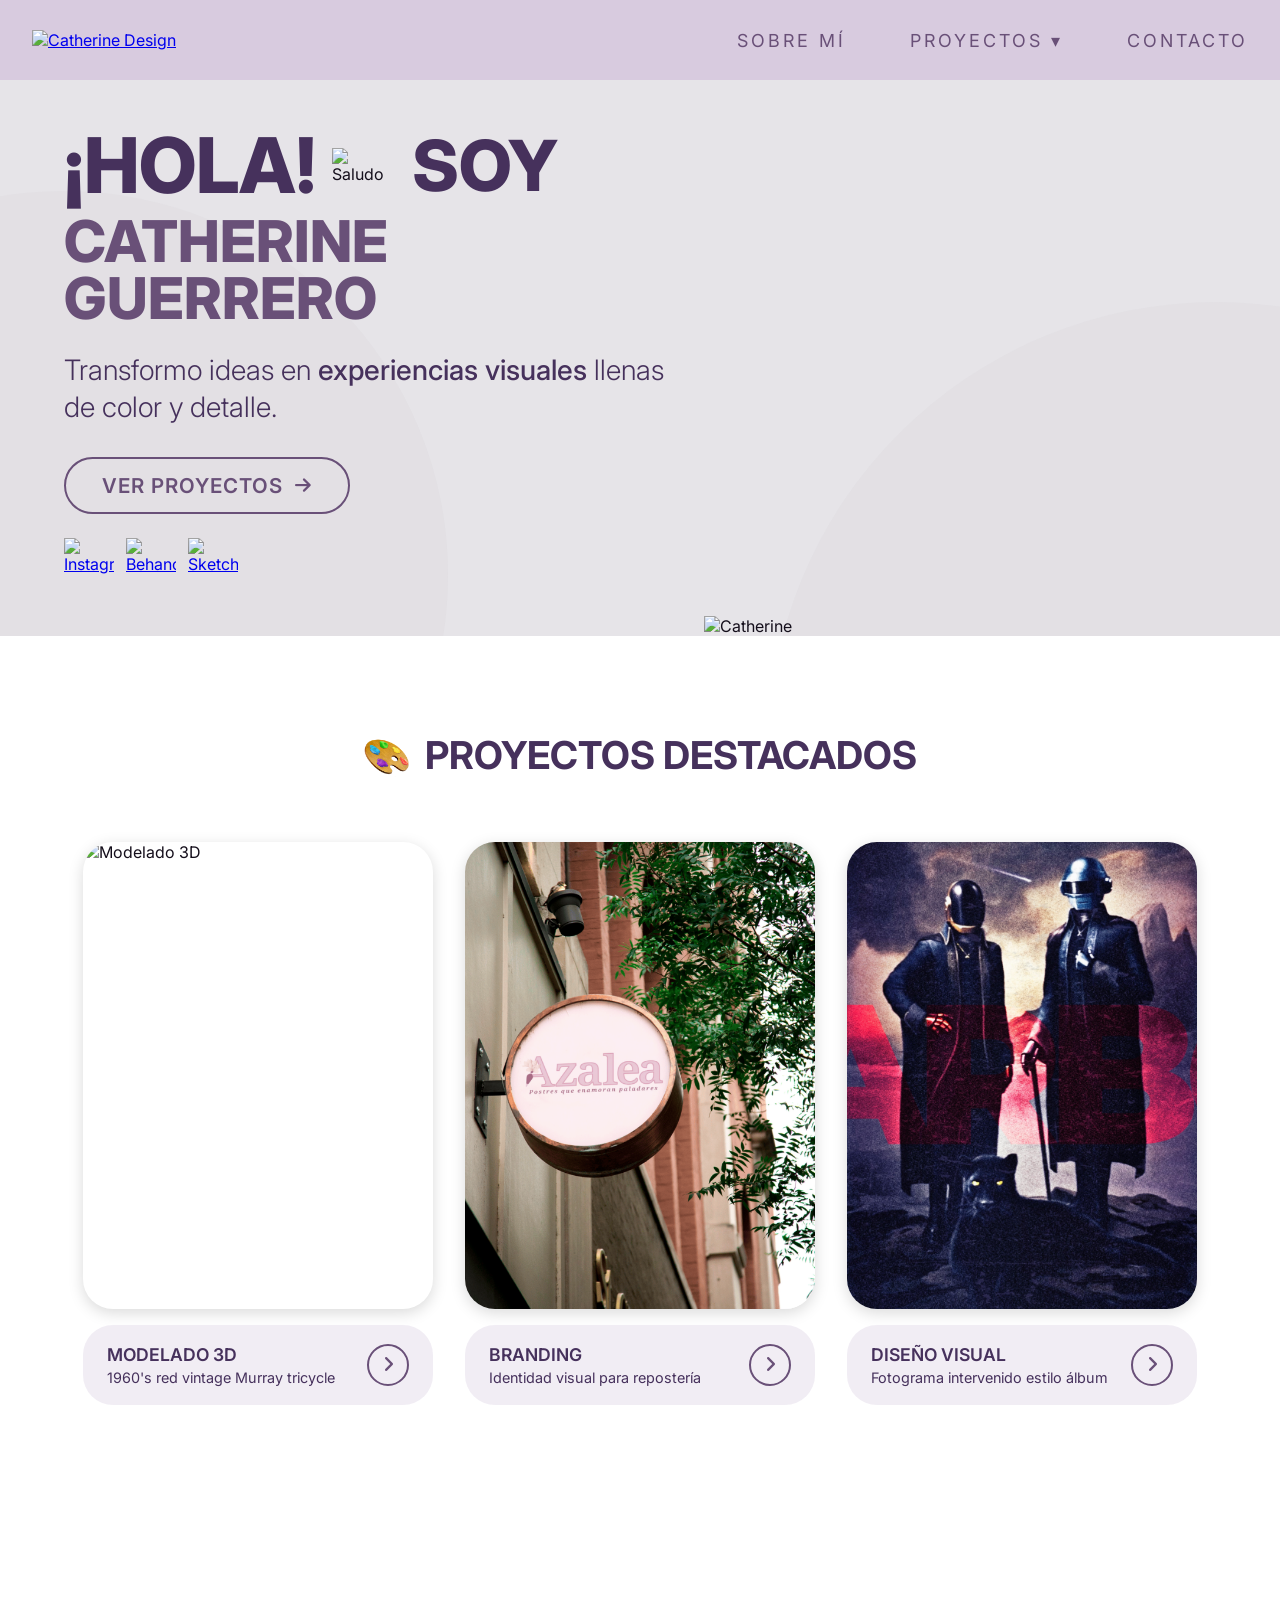
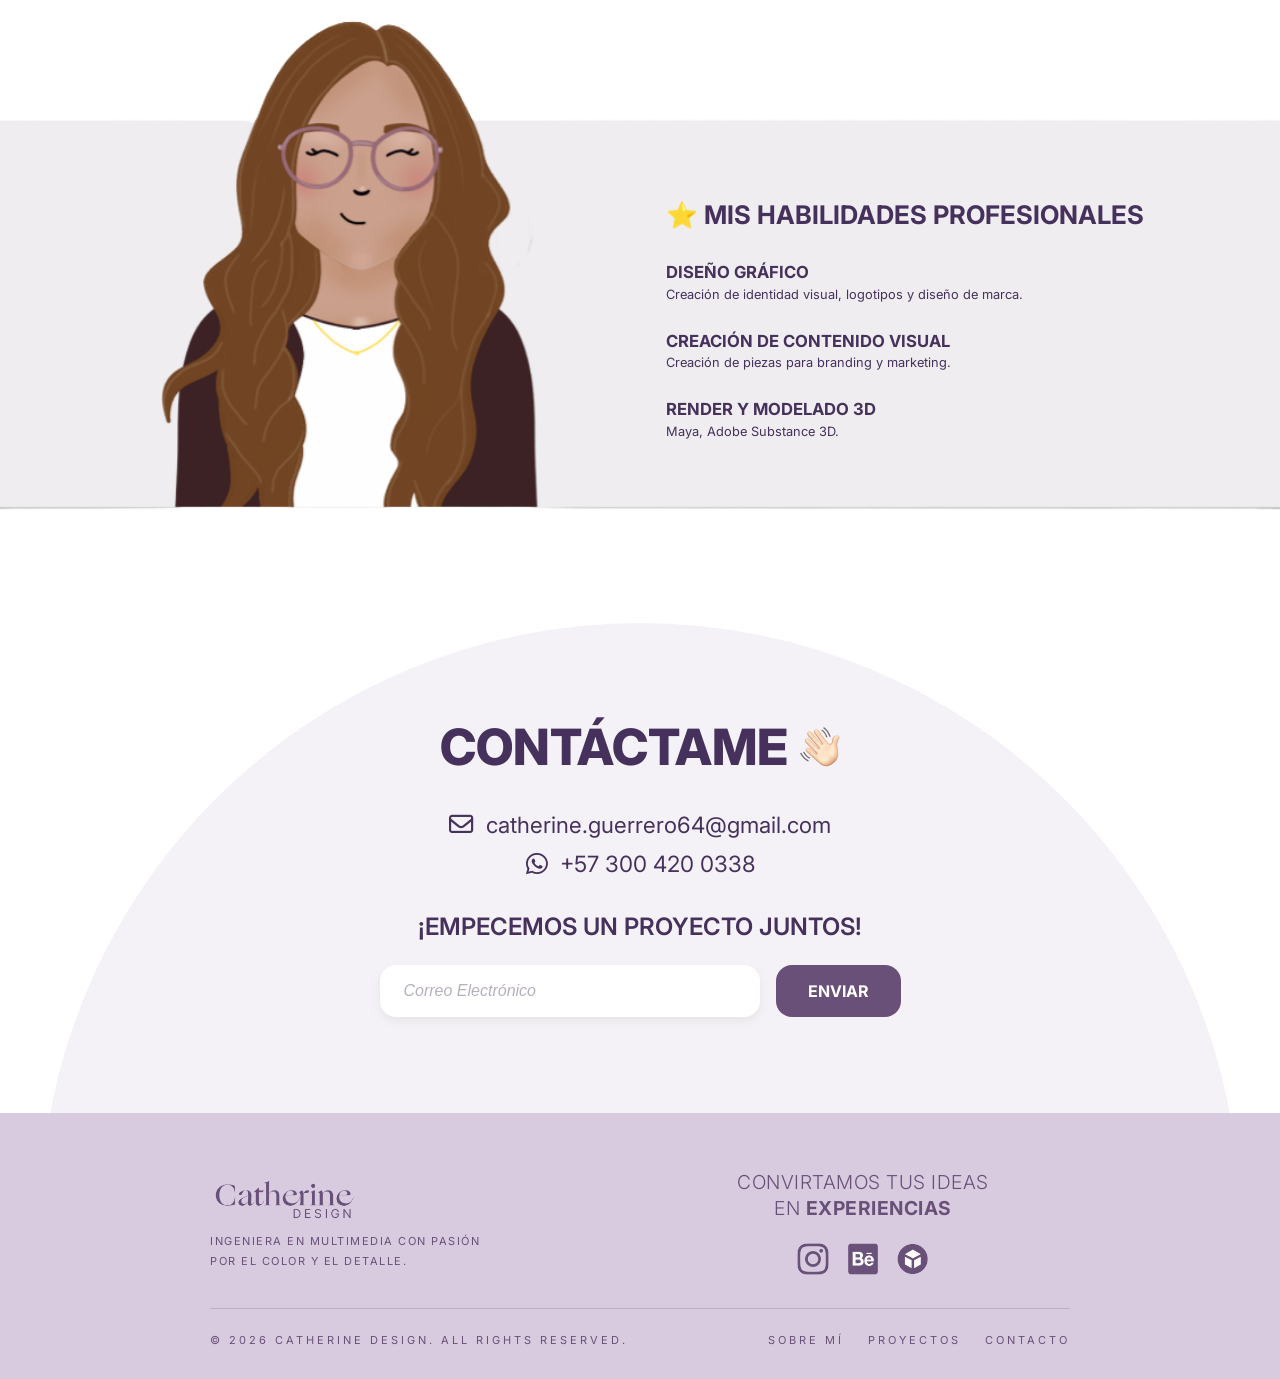
==== index.html @ 0165560c "Add files via upload" ====
<!DOCTYPE html>
<html lang="es">

<head>
    <meta charset="UTF-8">
    <meta name="viewport" content="width=device-width, initial-scale=1.0">
    <title>Catherine Design – Portafolio</title>
    <link rel="preconnect" href="https://fonts.googleapis.com"> 
    <link rel="preconnect" href="https://fonts.gstatic.com" crossorigin>
    <link rel="stylesheet" href="https://cdnjs.cloudflare.com/ajax/libs/font-awesome/6.7.2/css/all.min.css">
    <link href="https://fonts.googleapis.com/css2?family=Playfair+Display:wght@400;700&family=Inter:wght@100;200;300;400;500;600;700;800;900&display=swap" rel="stylesheet">
    <link rel="stylesheet" href="style.css">
</head>

<body>

    <div id="navbar-container"></div>
    
    <!-- HERO -->
    <section id="hero">
        <div class="hero-deco">
            <div class="ellipse-1"></div>
            <div class="ellipse-2"></div>
        </div>

        <div class="hero-inner">

            <div class="hero-text">

                <div class="hero-title-row">
                    <h1>¡Hola!</h1>
                    <img class="hero-hand" src="img/Mano_saludo.png" alt="Saludo">
                    <span class="hero-soy">soy</span>
                </div>

                <h2 class="hero-name">
                    Catherine Guerrero
                </h2>

                <p class="hero-tagline">
                    <span class="light">Transformo ideas en </span>
                    <span class="medium">experiencias visuales </span>
                    <span class="light">llenas de color y detalle.</span>
                </p>

                <a href="proyectos.html" class="hero-btn">
                    VER PROYECTOS 
                    <i class="fa-solid fa-arrow-right"></i>
                </a>
               
                <!-- REDES -->
                <div class="hero-socials">

                    <a href="https://www.instagram.com/luisac.guerrero_/"
                    target="_blank"
                    rel="noopener noreferrer">

                        <img src="img/Logo instagram.png" alt="Instagram">
                    </a>

                    <a href="https://www.behance.net/catheriguerrer3"
                    target="_blank"
                    rel="noopener noreferrer">

                        <img src="img/Logo behance.png" alt="Behance">
                    </a>

                    <a href="https://sketchfab.com/est.luisac.guerrero"
                    target="_blank"
                    rel="noopener noreferrer">

                        <img src="img/Logo sketchfab.png" alt="Sketchfab">
                    </a>

                </div>

            </div>

            <div class="hero-image">
                <img src="img/Foto_Presentacion.png" alt="Catherine">
            </div>

        </div>

    </section>

    <!-- PROYECTOS DESTACADOS -->
    <section id="proyectos">

        <div class="section-inner">

            <div class="section-title-row">

                <img src="Img/Icono_Proyectos.png" alt="" class="section-icon">

                <h2>Proyectos destacados</h2>

            </div>

            <div class="projects-grid">

                <!-- Modelado 3D -->
                <article class="project-card">

                    <a href="proyectos.html?filter=modelado3d" class="project-link">

                        <div class="project-img-wrap">
                            <img src="img/Modelado3D.png" alt="Modelado 3D">
                        </div>

                        <div class="project-info">

                            <div>
                                <h3 class="project-title">Modelado 3D</h3>
                                <p class="project-desc">
                                    1960's red vintage Murray tricycle
                                </p>
                            </div>

                            <span class="project-btn">
                                <i class="fa-solid fa-angle-right"></i>
                            </span>

                        </div>

                    </a>

                </article>

                <!-- Proyecto 2 -->
                <article class="project-card">

                    <a href="proyectos.html?filter=branding" class="project-link">

                        <div class="project-img-wrap">
                            <img src="Img/Azalea.png" alt="Branding">
                        </div>

                        <div class="project-info">

                            <div>
                                <h3 class="project-title">Branding</h3>
                                <p class="project-desc">
                                    Identidad visual para repostería
                                </p>
                            </div>

                            <span class="project-btn">
                                <i class="fa-solid fa-angle-right"></i>
                            </span>
                        </div>
                    </a>

                </article>

                <!-- Proyecto 3 -->
                <article class="project-card">

                    <a href="proyectos.html?filter=disenio-visual" class="project-link">

                        <div class="project-img-wrap">
                            <img src="Img/Dis_Visual.jpg" alt="Diseño Visual">
                        </div>

                        <div class="project-info">

                            <div>
                                <h3 class="project-title">Diseño Visual</h3>
                                <p class="project-desc">
                                    Fotograma intervenido estilo álbum
                                </p>
                            </div>
                            <span class="project-btn">
                                <i class="fa-solid fa-angle-right"></i>
                            </span>

                        </div>
                    </a>
                    
                </article>

            </div>

        </div>
    </section>

    <section id="habilidades">

        <div class="skills-inner">

            <div class="skills-image">
            <img src="Img/Banner_Habilidades.png" alt="Habilidades">
            </div>

            <div class="skills-content">

            <h2>
                <span class="star">⭐</span>
                MIS HABILIDADES PROFESIONALES
            </h2>

            <div class="skill-item">
                <h3>DISEÑO GRÁFICO</h3>
                <p>Creación de identidad visual, logotipos y diseño de marca.</p>
            </div>

            <div class="skill-item">
                <h3>CREACIÓN DE CONTENIDO VISUAL</h3>
                <p>Creación de piezas para branding y marketing.</p>
            </div>

            <div class="skill-item">
                <h3>RENDER Y MODELADO 3D</h3>
                <p>Maya, Adobe Substance 3D.</p>
            </div>

            </div>

        </div>

    </section>
    <section id="contacto-Idx">

        <div class="contact-bg-Idx"></div>

        <div class="contact-content-Idx">

            <div class="contact-title-Idx">

                <h2>CONTÁCTAME</h2>

                <img src="Img/Mano_saludo.png" alt="Saludo">

            </div>

            <div class="contact-info-Idx">

                <p>
                    <i class="fa-regular fa-envelope"></i>
                    catherine.guerrero64@gmail.com
                </p>

                <p>
                    <i class="fa-brands fa-whatsapp"></i>
                    +57 300 420 0338
                </p>

            </div>

            <h3>¡EMPECEMOS UN PROYECTO JUNTOS!</h3>

            <form class="contact-form-Idx">
                <input type="email" placeholder="Correo Electrónico">
                <button>ENVIAR</button>
            </form>

        </div>

    </section>

    <div id="footer-container"></div>
    <script src="script.js"></script>
</body>

</html>
---- style.css ----
/* =========================
   VARIABLES
========================= */
:root {
  --purple-dark: #46315c;
  --purple-mid: #695078;
  --purple-light: #d8cbdf;
  --bg-hero: rgba(213, 209, 216, 0.59);
  --text-body: #140e1b;
  --white: #ffffff;
  --section-space: 6rem;
}

/* =========================
   RESET
========================= */
*,
*::before,
*::after {
  box-sizing: border-box;
  margin: 0;
  padding: 0;
}

html {
  scroll-behavior: smooth;
}

body {
  font-family: "Inter", sans-serif;
  color: var(--text-body);
  background: var(--white);
  overflow-x: hidden;
}

img {
  display: block;
  max-width: 100%;
}

button {
  border: none;
  background: none;
  cursor: pointer;
  font: inherit;
}

/* =========================
   NAVBAR
========================= */
#navbar {
  position: fixed;
  top: 0;
  left: 0;
  width: 100%;
  z-index: 1000;
  background: var(--purple-light);
  transition: box-shadow 0.3s ease;
}

#navbar.scrolled {
  box-shadow: 0 4px 20px rgba(0, 0, 0, 0.15);
}

.nav-inner {
  max-width: 1440px;
  height: 80px;
  margin: 0 auto;
  padding: 0 2rem;
  display: flex;
  align-items: center;
  justify-content: space-between;
}

.nav-logo img {
  width: 180px;
  height: auto;
  display: block;
}

/* Menú escritorio */
.nav-links {
  display: flex;
  align-items: center;
  gap: clamp(24px, 5vw, 80px);
}

.nav-links a {
  color: var(--purple-mid);
  text-decoration: none;
  font-size: clamp(14px, 1.4vw, 20px);
  text-transform: uppercase;
  letter-spacing: 3px;
  transition: color 0.3s ease;
}

.nav-links a:hover {
  color: var(--purple-dark);
}

/* Hamburguesa */
.nav-burger {
  display: none;
  flex-direction: column;
  justify-content: center;
  gap: 5px;
  width: 36px;
  height: 36px;
  cursor: pointer;
  background: none;
  border: none;
  padding: 4px;
}

.nav-burger span {
  width: 24px;
  height: 2px;
  background: var(--purple-mid);
  border-radius: 999px;
  transition: 0.3s;
  display: block;
}

.nav-burger.open span:nth-child(1) {
  transform: rotate(45deg) translate(5px, 5px);
}
.nav-burger.open span:nth-child(2) {
  opacity: 0;
}
.nav-burger.open span:nth-child(3) {
  transform: rotate(-45deg) translate(5px, -5px);
}

/* Menú móvil desplegable */
.nav-mobile {
  display: none;
  flex-direction: column;
  gap: 0;
  background: var(--purple-light);
  padding: 1rem 2rem 1.5rem;
  border-top: 1px solid rgba(105, 80, 120, 0.2);
}

.nav-mobile.open {
  display: flex;
}

.nav-mobile a {
  text-decoration: none;
  color: var(--purple-mid);
  font-size: 16px;
  text-transform: uppercase;
  letter-spacing: 3px;
  padding: 0.75rem 0;
  border-bottom: 1px solid rgba(105, 80, 120, 0.1);
}

.nav-mobile a:last-child {
  border-bottom: none;
}

/* Dropdown escritorio */
.dropdown {
  position: relative;
}

.dropdown-btn {
  display: block;
}

.dropdown-menu {
  position: absolute;
  top: 100%;
  left: 0;
  min-width: 220px;
  background: white;
  border-radius: 12px;
  padding: 10px 0;
  margin-top: 10px;
  box-shadow: 0 8px 20px rgba(0, 0, 0, 0.1);
  opacity: 0;
  visibility: hidden;
  transform: translateY(10px);
  transition: all 0.3s ease;
}

.dropdown:hover .dropdown-menu {
  opacity: 1;
  visibility: visible;
  transform: translateY(0);
}

.dropdown-menu a {
  display: block;
  padding: 12px 20px;
  font-size: 13px;
  letter-spacing: 2px;
  text-transform: uppercase;
}

.dropdown-menu a:hover {
  background: var(--purple-light);
}

/* Responsive navbar */
@media (max-width: 768px) {
  .nav-links {
    display: none;
  }
  .nav-burger {
    display: flex;
  }
  .nav-inner {
    height: 70px;
  }
  .nav-logo img {
    width: 140px;
  }
}

/* =========================
   HERO
========================= */
#hero {
  margin-top: 80px;
  background: var(--bg-hero);
  position: relative;
  overflow: hidden;
}

.hero-deco {
  position: absolute;
  inset: 0;
  pointer-events: none;
  z-index: 0;
}

.ellipse-1,
.ellipse-2 {
  position: absolute;
  border-radius: 50%;
  background: rgba(213, 209, 216, 0.25);
}

.ellipse-1 {
  width: 60vw;
  aspect-ratio: 1;
  top: 20%;
  left: -25%;
}

.ellipse-2 {
  width: 70vw;
  aspect-ratio: 1;
  top: 40%;
  right: -30%;
}

.hero-inner {
  position: relative;
  z-index: 1;
  max-width: 1440px;
  margin: 0 auto;
  display: flex;
  align-items: flex-end;
  justify-content: space-between;
  padding: 3rem 4rem 0;
  gap: 2rem;
}

.hero-text {
  flex: 1;
  min-width: 0;
  padding-bottom: 3rem;
}

.hero-title-row {
  display: flex;
  align-items: center;
  gap: 1rem;
}

.hero-title-row h1,
.hero-soy {
  font-weight: 800;
  color: var(--purple-dark);
  text-transform: uppercase;
  line-height: 1;
}

.hero-title-row h1 {
  font-size: clamp(40px, 6vw, 80px);
}

.hero-soy {
  font-size: clamp(36px, 5.5vw, 80px);
}

.hero-hand {
  width: clamp(40px, 5vw, 80px);
}

.hero-name {
  margin-top: 0.5rem;
  font-size: clamp(28px, 4.5vw, 65px);
  font-weight: 800;
  color: var(--purple-mid);
  text-transform: uppercase;
  line-height: 1;
}

.hero-tagline {
  margin-top: 1.5rem;
  font-size: clamp(15px, 2.2vw, 35px);
  line-height: 1.3;
  color: var(--purple-dark);
}

.hero-tagline .light  { font-weight: 300; }
.hero-tagline .medium { font-weight: 500; }

/* Imagen pegada abajo, sin recorte */
.hero-image {
  flex: 0 0 auto;
  display: flex;
  align-items: flex-end;
  justify-content: center;
}

.hero-image img {
  width: clamp(220px, 40vw, 580px);
  height: auto;
  display: block;
}

/* Botón ver proyectos */
.hero-btn {
  display: inline-flex;
  align-items: center;
  justify-content: center;
  margin-top: 2rem;
  padding: 14px 36px;
  gap: 12px;
  border: 2px solid var(--purple-mid);
  border-radius: 40px;
  color: var(--purple-mid);
  font-size: clamp(14px, 1.6vw, 25px);
  font-weight: 600;
  letter-spacing: 1px;
  text-decoration: none;
  transition: all 0.3s ease;
}

.hero-btn:hover {
  background: var(--purple-mid);
  color: white;
}

.hero-btn i {
  font-size: 18px;
  transition: transform 0.3s ease;
}

.hero-btn:hover i {
  transform: translateX(4px);
}

/* Redes sociales */
.hero-socials {
  display: flex;
  gap: 12px;
  margin-top: 1.5rem;
}

.hero-socials a {
  width: 50px;
  height: 50px;
  display: flex;
  align-items: center;
  justify-content: center;
  transition: transform 0.3s ease;
}

.hero-socials a:hover {
  transform: translateY(-4px);
}

.hero-socials img {
  width: 100%;
  height: 100%;
  object-fit: contain;
}

/* Responsive hero — texto izquierda, foto derecha en todos los tamaños */
@media (max-width: 900px) {
  .hero-inner {
    padding: 2.5rem 2.5rem 0;
    gap: 1rem;
  }
}

@media (max-width: 600px) {
  #hero {
    margin-top: 70px;
  }
  .hero-inner {
    padding: 1.5rem 1.2rem 0;
    gap: 0.5rem;
  }
  .hero-text {
    padding-bottom: 1.5rem;
  }
  .hero-image img {
    width: clamp(120px, 36vw, 200px);
  }
  .hero-btn {
    font-size: 11px;
    padding: 8px 14px;
    gap: 6px;
    margin-top: 0.8rem;
    border-radius: 30px;
  }
  .hero-btn i {
    font-size: 12px;
  }
  .hero-socials {
    margin-top: 0.8rem;
    gap: 6px;
  }
  .hero-socials a {
    width: 30px;
    height: 30px;
  }
  .ellipse-1 {
    width: 90vw;
    left: -40%;
    top: 5%;
  }
  .ellipse-2 {
    width: 90vw;
    right: -45%;
    top: 40%;
  }
}

/* =========================
   PROYECTOS
========================= */
#proyectos {
  padding: 6rem 4rem;
  background: var(--white);
}

.section-inner {
  max-width: 1440px;
  margin: 0 auto;
}

.section-title-row {
  display: flex;
  align-items: center;
  justify-content: center;
  gap: 1rem;
  margin-bottom: 4rem;
}

.section-title-row h2 {
  font-size: clamp(28px, 3vw, 48px);
  font-weight: 700;
  color: var(--purple-dark);
  text-transform: uppercase;
}

.section-icon {
  width: 45px;
}

.projects-grid {
  display: grid;
  grid-template-columns: repeat(3, minmax(100px, 350px));
  justify-content: center;
  gap: 2rem;
}

.project-card {
  display: flex;
  flex-direction: column;
}

.project-img-wrap {
  aspect-ratio: 3 / 4;
  border-radius: 30px;
  overflow: hidden;
  box-shadow: 0 4px 15px rgba(0, 0, 0, 0.15);
}

.project-img-wrap img {
  width: 100%;
  height: 100%;
  object-fit: cover;
  transition: transform 0.4s ease;
}

.project-card:hover .project-img-wrap img {
  transform: scale(1.05);
}

.project-info {
  margin-top: 1rem;
  background: rgba(216, 203, 223, 0.35);
  border-radius: 30px;
  padding: 1.2rem 1.5rem;
  display: flex;
  justify-content: space-between;
  align-items: center;
}

.project-title {
  font-size: 1.1rem;
  font-weight: 600;
  color: var(--purple-dark);
  text-transform: uppercase;
}

.project-desc {
  margin-top: 0.25rem;
  color: var(--purple-dark);
  font-size: 0.9rem;
}

.project-btn {
  width: 42px;
  height: 42px;
  flex-shrink: 0;
  display: flex;
  align-items: center;
  justify-content: center;
  border: 2.3px solid var(--purple-mid);
  border-radius: 50%;
  color: var(--purple-mid);
  text-decoration: none;
  font-size: 18px;
  transition: all 0.3s ease;
}

.project-btn:hover {
  background: var(--purple-mid);
  color: white;
  transform: translateX(3px);
}

.project-link {
  text-decoration: none;
  color: inherit;
  display: block;
}

@media (max-width: 900px) {
  #proyectos {
    padding: 4rem 2rem;
  }
  .projects-grid {
    grid-template-columns: repeat(2, 1fr);
    max-width: 600px;
    margin: 0 auto;
  }
}

@media (max-width: 560px) {
  #proyectos {
    padding: 3rem 1rem;
  }
  .projects-grid {
    grid-template-columns: 1fr;
    max-width: 320px;
  }
}

/* =========================
   HABILIDADES
========================= */
#habilidades {
  position: relative;
  width: 100%;
  padding-top: var(--section-space);
  padding-bottom: var(--section-space);
}

.skills-image img {
  width: 100%;
  height: auto;
  display: block;
}

.skills-content {
  position: absolute;
  top: 60%;
  left: 52%;
  transform: translateY(-50%);
  width: 42%;
}

.skills-content h2 {
  color: var(--purple-dark);
  font-size: clamp(18px, 2vw, 40px);
  font-weight: 700;
  margin-bottom: 2rem;
}

.skill-item {
  margin-bottom: 1.8rem;
}

.skill-item h3 {
  color: var(--purple-dark);
  font-size: clamp(12px, 1.3vw, 22px);
  font-weight: 700;
  margin-bottom: 0.3rem;
}

.skill-item p {
  color: var(--purple-dark);
  font-size: clamp(11px, 1vw, 18px);
}

@media (max-width: 1200px) {
  .skills-content {
    left: 50%;
    width: 44%;
    top: 58%;
  }
  .skills-content h2 {
    font-size: clamp(14px, 1.8vw, 28px);
    margin-bottom: 1.2rem;
  }
  .skill-item h3 {
    font-size: clamp(11px, 1.2vw, 18px);
  }
  .skill-item p {
    font-size: clamp(10px, 0.95vw, 15px);
  }
}

@media (max-width: 992px) {
  .skills-content {
    left: 48%;
    top: 56%;
    width: 46%;
  }
  .skill-item {
    margin-bottom: 0.8rem;
  }
}

@media (max-width: 768px) {
  .skills-content {
    left: 47%;
    top: 55%;
    width: 47%;
  }
  .skills-content h2 {
    margin-bottom: 0.5rem;
  }
  .skill-item {
    margin-bottom: 0.4rem;
  }
}

/* Pantallas muy pequeñas: texto debajo de la imagen */
@media (max-width: 480px) {
  #habilidades {
    padding-top: 3rem;
    padding-bottom: 3rem;
  }
  .skills-content {
    position: static;
    transform: none;
    width: 100%;
    padding: 1.2rem 1.2rem 0;
  }
  .skills-content h2 {
    font-size: 16px;
    margin-bottom: 0.8rem;
  }
  .skill-item {
    margin-bottom: 0.8rem;
  }
  .skill-item h3 {
    font-size: 13px;
  }
  .skill-item p {
    font-size: 12px;
  }
}

/* =========================
   CONTACTO INDEX
========================= */
#contacto-Idx {
  position: relative;
  overflow: hidden;
  padding: var(--section-space) 1rem;
  display: flex;
  justify-content: center;
  align-items: center;
}

.contact-bg-Idx {
  position: absolute;
  width: 1200px;
  height: 1200px;
  border-radius: 50%;
  background: rgba(216, 203, 223, 0.25);
  left: 50%;
  bottom: -710px;
  transform: translateX(-50%);
  z-index: 0;
}

.contact-content-Idx {
  position: relative;
  z-index: 1;
  width: 100%;
  max-width: 900px;
  text-align: center;
}

.contact-title-Idx {
  display: flex;
  justify-content: center;
  align-items: center;
  gap: 12px;
  margin-bottom: 2rem;
}

.contact-title-Idx h2 {
  color: var(--purple-dark);
  font-size: clamp(2rem, 6vw, 50px);
  font-weight: 800;
}

.contact-title-Idx img {
  width: 40px;
  height: auto;
}

.contact-info-Idx {
  margin-bottom: 2rem;
  display: flex;
  flex-direction: column;
  gap: 0.5rem;
}

.contact-info-Idx p {
  display: flex;
  justify-content: center;
  align-items: center;
  gap: 12px;
  color: var(--purple-dark);
  font-size: clamp(0.9rem, 2vw, 1.4rem);
  line-height: 1.4;
  flex-wrap: wrap;
}

.contact-info-Idx i {
  font-size: 1.1em;
}

.contact-content-Idx h3 {
  color: var(--purple-dark);
  font-size: clamp(0.95rem, 2.5vw, 1.5rem);
  font-weight: 600;
  margin-bottom: 1.5rem;
}

.contact-form-Idx {
  display: flex;
  justify-content: center;
  gap: 1rem;
  flex-wrap: wrap;
}

.contact-form-Idx input {
  width: min(380px, 100%);
  padding: 1rem 1.5rem;
  border: none;
  border-radius: 16px;
  background: #fff;
  font-size: 1rem;
  box-shadow: 0 4px 8px rgba(163, 145, 145, 0.15);
}

.contact-form-Idx input::placeholder {
  color: #b7b0bc;
  font-style: italic;
}

.contact-form-Idx button {
  padding: 1rem 2rem;
  border: none;
  border-radius: 16px;
  background: var(--purple-mid);
  color: white;
  font-size: 1rem;
  font-weight: 700;
  cursor: pointer;
  transition: 0.3s ease;
}

.contact-form-Idx button:hover {
  transform: translateY(-2px);
  background: var(--purple-dark);
}

@media (max-width: 480px) {
  .contact-form-Idx {
    flex-direction: column;
    align-items: center;
  }
  .contact-form-Idx input,
  .contact-form-Idx button {
    width: 100%;
  }
}

/* =========================
   SOBRE MÍ
========================= */
#sobre-mi {
  position: relative;
  overflow: hidden;
  padding: 8rem 2rem 4rem;
  background: #F4F3F5;
}

.about-bg-circle {
  position: absolute;
  border-radius: 50%;
  background: rgba(216, 203, 223, 0.3);
  pointer-events: none;
  z-index: 0;
}

.about-bg-circle.left {
  width: 500px;
  height: 500px;
  left: -250px;
  top: -100px;
}

.about-bg-circle.right {
  width: 700px;
  height: 700px;
  right: -350px;
  top: 50px;
}

.about-container {
  position: relative;
  z-index: 1;
  max-width: 1440px;
  margin: 0 auto;
}

.about-header {
  display: flex;
  align-items: center;
  justify-content: center;
  gap: 4rem;
  margin-bottom: 5rem;
}

.about-photo img {
  width: 280px;
  aspect-ratio: 1;
  object-fit: cover;
  border-radius: 50%;
  border: 2px solid var(--purple-mid);
}

.about-text {
  max-width: 600px;
}

.about-text h2 {
  font-size: clamp(1.8rem, 3vw, 3rem);
  color: var(--purple-dark);
  margin-bottom: 1rem;
}

.about-text p {
  font-size: clamp(1rem, 1.5vw, 1.4rem);
  line-height: 1.6;
  color: var(--purple-dark);
}

.about-cards {
  display: flex;
  justify-content: center;
  gap: 3rem;
  margin-bottom: 5rem;
  flex-wrap: wrap;
}

.about-card {
  position: relative;
  width: 380px;
  background: rgba(216, 203, 223, 0.65);
  border-radius: 30px;
  padding: 4rem 2rem 2rem;
  box-shadow: 0 6px 15px rgba(0, 0, 0, 0.12);
}

.card-title {
  position: absolute;
  top: -22px;
  left: 50%;
  transform: translateX(-50%);
  background: var(--purple-mid);
  color: white;
  padding: 0.8rem 2rem;
  border-radius: 50px;
  font-size: clamp(1rem, 1.5vw, 1.8rem);
  font-weight: 600;
  white-space: nowrap;
}

.about-card ul {
  list-style: none;
}

.about-card li {
  margin-bottom: 1.2rem;
  color: var(--purple-dark);
  font-size: clamp(0.95rem, 1.1vw, 1.2rem);
  display: flex;
  align-items: center;
  gap: 10px;
}

.skills-list {
  list-style: none;
  padding: 0;
}

.skills-list li {
  display: flex;
  align-items: flex-start;
  gap: 12px;
  margin-bottom: 1.2rem;
  color: var(--purple-dark);
  font-size: clamp(0.95rem, 1.1vw, 1.3rem);
}

.skills-list i {
  color: var(--purple-mid);
  margin-top: 4px;
  font-size: 1rem;
}

.contact-card {
  width: 380px;
}

.software-card {
  position: relative;
  max-width: 900px;
  margin: 0 auto;
  background: rgba(216, 203, 223, 0.75);
  border-radius: 30px;
  padding: 4rem 2rem 2rem;
  text-align: center;
}

.software-icons {
  display: flex;
  justify-content: center;
  gap: 2rem;
  flex-wrap: wrap;
}

.software-icons img {
  width: 55px;
}

@media (max-width: 900px) {
  .about-header {
    flex-direction: column;
    text-align: center;
    gap: 2rem;
    margin-bottom: 3rem;
  }
  .about-photo img {
    width: 220px;
  }
  .about-cards {
    gap: 3rem 2rem;
    margin-bottom: 3rem;
  }
  .about-card,
  .contact-card {
    width: 100%;
    max-width: 420px;
  }
}

@media (max-width: 480px) {
  #sobre-mi {
    padding: 5rem 1rem 3rem;
  }
  .about-photo img {
    width: 160px;
  }
  .software-icons img {
    width: 40px;
  }
}

/* =========================
   CONTACTO (página)
========================= */

/* — layout principal — */
#contacto-page {
  position: relative;
  overflow: hidden;
  background: #F4F3F5;
  padding: 7rem 4rem 6rem;
  margin-top: 80px;
}

.cp-deco {
  position: absolute;
  border-radius: 50%;
  pointer-events: none;
  z-index: 0;
}

.cp-deco--1 {
  width: 700px;
  height: 700px;
  background: rgba(216, 203, 223, 0.45);
  top: -200px;
  right: -180px;
}

.cp-deco--2 {
  width: 500px;
  height: 500px;
  background: rgba(216, 203, 223, 0.3);
  bottom: -150px;
  left: -150px;
}

.cp-inner {
  position: relative;
  z-index: 1;
  max-width: 1200px;
  margin: 0 auto;
  display: grid;
  grid-template-columns: 1fr 1fr;
  gap: 5rem;
  align-items: start;
}

/* — columna izquierda — */
.cp-eyebrow {
  font-size: 1rem;
  font-weight: 600;
  color: var(--purple-mid);
  letter-spacing: 2px;
  text-transform: uppercase;
  margin-bottom: 1.2rem;
}

.cp-title {
  font-size: clamp(2.2rem, 4vw, 3.6rem);
  font-weight: 800;
  color: var(--purple-dark);
  line-height: 1.1;
  margin-bottom: 1.5rem;
}

.cp-title span {
  color: var(--purple-mid);
  font-style: italic;
  font-family: 'Playfair Display', serif;
}

.cp-subtitle {
  font-size: clamp(1rem, 1.3vw, 1.2rem);
  color: var(--purple-dark);
  line-height: 1.7;
  opacity: 0.8;
  margin-bottom: 2.5rem;
  max-width: 420px;
}

/* — tarjetas de contacto — */
.cp-data {
  display: flex;
  flex-direction: column;
  gap: 1rem;
}

.cp-data-item {
  display: flex;
  align-items: center;
  gap: 1rem;
  padding: 1rem 1.2rem;
  background: rgba(216, 203, 223, 0.4);
  border-radius: 16px;
  text-decoration: none;
  transition: background 0.25s ease, transform 0.25s ease;
}

.cp-data-item:hover {
  background: rgba(216, 203, 223, 0.75);
  transform: translateX(6px);
}

.cp-data-icon {
  width: 44px;
  height: 44px;
  border-radius: 50%;
  background: var(--purple-mid);
  display: flex;
  align-items: center;
  justify-content: center;
  flex-shrink: 0;
  color: white;
  font-size: 1.1rem;
}

.cp-data-text {
  display: flex;
  flex-direction: column;
  gap: 2px;
}

.cp-data-label {
  font-size: 0.75rem;
  font-weight: 600;
  text-transform: uppercase;
  letter-spacing: 2px;
  color: var(--purple-mid);
}

.cp-data-value {
  font-size: clamp(0.85rem, 1.1vw, 1rem);
  color: var(--purple-dark);
  font-weight: 500;
}

/* — columna derecha: formulario — */
.cp-form-card {
  background: white;
  border-radius: 28px;
  padding: 2.5rem 2.5rem;
  box-shadow: 0 10px 40px rgba(70, 49, 92, 0.1);
}

.cp-form-title {
  font-size: clamp(1.4rem, 2vw, 1.9rem);
  font-weight: 800;
  color: var(--purple-dark);
  margin-bottom: 0.4rem;
}

.cp-form-sub {
  font-size: 0.95rem;
  color: var(--purple-mid);
  margin-bottom: 2rem;
  opacity: 0.8;
}

.cp-form {
  display: flex;
  flex-direction: column;
  gap: 1.2rem;
}

.cp-field {
  display: flex;
  flex-direction: column;
  gap: 0.4rem;
}

.cp-field label {
  font-size: 0.8rem;
  font-weight: 600;
  text-transform: uppercase;
  letter-spacing: 1.5px;
  color: var(--purple-mid);
}

.cp-field input,
.cp-field textarea {
  width: 100%;
  padding: 0.9rem 1.1rem;
  border: 1.5px solid rgba(105, 80, 120, 0.2);
  border-radius: 12px;
  background: #faf9fb;
  font-family: 'Inter', sans-serif;
  font-size: 0.95rem;
  color: var(--text-body);
  transition: border-color 0.2s ease, box-shadow 0.2s ease;
  outline: none;
}

.cp-field input::placeholder,
.cp-field textarea::placeholder {
  color: #bbb;
}

.cp-field input:focus,
.cp-field textarea:focus {
  border-color: var(--purple-mid);
  box-shadow: 0 0 0 3px rgba(105, 80, 120, 0.1);
}

.cp-field textarea {
  resize: vertical;
  min-height: 120px;
}

.cp-submit {
  margin-top: 0.5rem;
  padding: 1rem 2rem;
  background: var(--purple-mid);
  color: white;
  border: none;
  border-radius: 14px;
  font-size: 1rem;
  font-weight: 700;
  cursor: pointer;
  display: flex;
  align-items: center;
  justify-content: center;
  gap: 10px;
  transition: background 0.25s ease, transform 0.2s ease;
  letter-spacing: 0.5px;
}

.cp-submit:hover {
  background: var(--purple-dark);
  transform: translateY(-2px);
}

.cp-submit i {
  font-size: 0.95rem;
}

/* — responsive — */
@media (max-width: 900px) {
  #contacto-page {
    padding: 6rem 2rem 4rem;
  }
  .cp-inner {
    grid-template-columns: 1fr;
    gap: 3rem;
  }
  .cp-subtitle {
    max-width: 100%;
  }
}

@media (max-width: 480px) {
  #contacto-page {
    padding: 5rem 1.2rem 3rem;
    margin-top: 70px;
  }
  .cp-form-card {
    padding: 1.8rem 1.4rem;
    border-radius: 20px;
  }
  .cp-data-item {
    padding: 0.8rem 1rem;
  }
  .cp-data-value {
    font-size: 0.85rem;
  }
}

/* =========================
   FOOTER
========================= */
#footer {
  background: var(--purple-light);
  padding: 3.5rem 2rem 2rem;
}

.footer-container {
  max-width: 860px;
  margin: 0 auto;
  display: flex;
  justify-content: space-between;
  align-items: center;
  gap: 2rem;
}

.footer-brand {
  flex: 1;
}

.footer-brand img {
  width: 150px;
  margin-bottom: 0.75rem;
}

.footer-brand p {
  color: var(--purple-mid);
  font-size: 11px;
  line-height: 1.8;
  letter-spacing: 1.5px;
}

.footer-contact {
  flex: 1;
  text-align: center;
}

.footer-contact h3 {
  color: var(--purple-mid);
  font-size: clamp(0.9rem, 1.5vw, 1.2rem);
  font-weight: 300;
  line-height: 1.4;
  margin-bottom: 1.2rem;
  letter-spacing: 0.5px;
}

.footer-contact span {
  font-weight: 700;
}

.footer-socials {
  display: flex;
  justify-content: center;
  gap: 1rem;
}

.footer-socials a {
  transition: transform 0.3s ease;
}

.footer-socials a:hover {
  transform: translateY(-4px);
}

.footer-socials img {
  width: 34px;
  height: 34px;
  object-fit: contain;
}

.footer-divider {
  max-width: 860px;
  margin: 2rem auto 1.5rem;
  border-top: 1px solid rgba(105, 80, 120, 0.25);
}

.footer-bottom {
  max-width: 860px;
  margin: 0 auto;
  display: flex;
  justify-content: space-between;
  align-items: center;
  gap: 1.5rem;
}

.footer-bottom p {
  color: var(--purple-mid);
  font-size: 11px;
  letter-spacing: 3px;
}

.footer-links {
  display: flex;
  gap: 1.5rem;
}

.footer-links a {
  text-decoration: none;
  color: var(--purple-mid);
  letter-spacing: 3px;
  font-size: 11px;
  transition: 0.3s;
}

.footer-links a:hover {
  color: var(--purple-dark);
}

/* Footer responsive */
@media (max-width: 768px) {
  #footer {
    padding: 2.5rem 1.5rem 1.5rem;
  }
  .footer-container {
    flex-direction: column;
    align-items: center;
    text-align: center;
    gap: 1.5rem;
  }
  .footer-brand {
    display: flex;
    flex-direction: column;
    align-items: center;
    width: 100%;
  }
  .footer-contact {
    width: 100%;
  }
  .footer-divider {
    margin: 1.5rem auto 1rem;
  }
  .footer-bottom {
    flex-direction: column;
    align-items: center;
    text-align: center;
    gap: 0.75rem;
  }
  .footer-links {
    flex-wrap: wrap;
    justify-content: center;
    gap: 1rem;
  }
  .footer-bottom p {
    letter-spacing: 2px;
    font-size: 10px;
  }
  .footer-links a {
    letter-spacing: 2px;
    font-size: 10px;
  }
  .footer-socials img {
    width: 30px;
    height: 30px;
  }
}

@media (max-width: 400px) {
  .footer-brand img {
    width: 130px;
  }
  .footer-contact h3 {
    font-size: 0.85rem;
  }
  .footer-links {
    gap: 0.6rem;
  }
  .footer-links a {
    font-size: 10px;
    letter-spacing: 1px;
  }
}
/* ========= PROYECTOS PAGINA ========= */
#proyectos-page {
    min-height: 100vh;
    padding: 120px 0 80px;
    background: #faf8fc;
    position: relative;
    overflow: hidden;
}

.proy-inner {
    max-width: 1100px;
    margin: 0 auto;
    padding: 0 24px;
    position: relative;
    z-index: 1;
}

/* Header */
.proy-header {
    margin-bottom: 48px;
    justify-content: center;
    align-items: center;
}

.proy-header h1 {
    font-size: clamp(1.5rem, 5vw, 2.5rem);
    color: var(--purple-dark);
    margin-bottom: 7px;
    justify-content: center;

}

.proy-header p {
    color: var(--purple-mid);
    font-size: 1.3rem;
    font-weight: 500;
    margin: 0;
}

.proy-category-header {
    justify-content: flex-start;
    margin-bottom: 28px;
    padding-bottom: 12px;
    border-bottom: 2px solid var(--purple-light);
}

/* Filter Tabs */
.proy-filters {
    display: flex;
    justify-content: center;
    gap: 12px;
    margin-bottom: 48px;
    flex-wrap: wrap;
}

.filter-btn {
    display: inline-flex;
    align-items: center;
    gap: 8px;
    padding: 10px 22px;
    border: 2px solid var(--purple-mid);
    border-radius: 999px;
    background: transparent;
    color: var(--purple-mid);
    font-size: 0.85rem;
    font-weight: 600;
    cursor: pointer;
    transition: all 0.25s ease;
    letter-spacing: 0.04em;
}

.filter-btn:hover {
    background: var(--purple-light);
}

.filter-btn.active {
    background: var(--purple-mid);
    color: #fff;
}

.filter-btn i {
    font-size: 0.8rem;
}

/* Category sections */
.proy-category {
    margin-bottom: 56px;
    transition: opacity 0.35s ease, transform 0.35s ease;
}

.proy-category.hidden {
    display: none;
}


.proy-category-header .section-icon {
    width: 22px;
}

/* Override del h2 global — titulo de cada categoria */
.proy-category-header h2 {
    font-size: 1.2rem;
    font-weight: 600;
    text-transform: uppercase;
    letter-spacing: 0.05em;
}

.proy-grid {
    display: grid;
    grid-template-columns: repeat(3, 1fr);
    gap: 24px;
}

@media (max-width: 768px) {
    .proy-grid { grid-template-columns: repeat(2, 1fr); }
}
@media (max-width: 480px) {
    .proy-grid { grid-template-columns: 1fr; }
}


.proy-card {
    background: #fff;
    border-radius: 16px;
    overflow: hidden;
    box-shadow: 0 2px 12px rgba(70,49,92,0.08);
    transition: transform 0.25s ease, box-shadow 0.25s ease;
}

.proy-card:hover {
    transform: translateY(-4px);
    box-shadow: 0 8px 28px rgba(70,49,92,0.16);
}

.proy-card-img {
    width: 100%;
    aspect-ratio: 4/3;
    object-fit: cover;
    display: block;
    background: var(--purple-light);
}

.proy-card-body {
    padding: 14px 16px 16px;
}

.proy-card-title {
    font-family: 'Inter', sans-serif;
    font-size: 0.82rem;
    font-weight: 700;
    color: var(--purple-dark);
    text-transform: uppercase;
    letter-spacing: 0.06em;
    margin-bottom: 3px;
}

.proy-card-sub {
    font-family: 'Inter', sans-serif;
    font-size: 0.76rem;
    color: var(--purple-mid);
    font-weight: 400;
}

.proy-card.placeholder .proy-card-img {
    display: flex;
    align-items: center;
    justify-content: center;
    font-size: 2.5rem;
    aspect-ratio: 4/3;
}

/* ─────────────────────────────────────────────
   Cards 3D – imagen con badge superpuesto
───────────────────────────────────────────── */
.proy-card--3d {
    cursor: pointer;
}

.proy-card-img-wrap {
    position: relative;
    overflow: hidden;
}

.proy-card--3d .proy-card-img {
    transition: transform 0.35s ease, filter 0.35s ease;
    display: block;
}

.proy-card--3d:hover .proy-card-img {
    transform: scale(1.04);
    filter: brightness(0.75);
}

.badge-3d {
    position: absolute;
    bottom: 10px;
    left: 50%;
    transform: translateX(-50%) translateY(6px);
    background: var(--purple-dark);
    color: #fff;
    font-family: 'Inter', sans-serif;
    font-size: 0.72rem;
    font-weight: 600;
    letter-spacing: 0.08em;
    text-transform: uppercase;
    padding: 6px 14px;
    border-radius: 999px;
    display: flex;
    align-items: center;
    gap: 6px;
    opacity: 0;
    transition: opacity 0.25s ease, transform 0.25s ease;
    white-space: nowrap;
    pointer-events: none;
}

.proy-card--3d:hover .badge-3d {
    opacity: 1;
    transform: translateX(-50%) translateY(0);
}

/* ─────────────────────────────────────────────
   Modal Visor 3D
───────────────────────────────────────────── */
.modal3d-overlay {
    display: none;
    position: fixed;
    inset: 0;
    background: rgba(20, 14, 27, 0.82);
    z-index: 9000;
    align-items: center;
    justify-content: center;
    padding: 16px;
    backdrop-filter: blur(4px);
}

.modal3d-overlay.open {
    display: flex;
}

.modal3d-box {
    background: #fff;
    border-radius: 20px;
    width: min(820px, 100%);
    overflow: hidden;
    box-shadow: 0 24px 64px rgba(70, 49, 92, 0.35);
    display: flex;
    flex-direction: column;
    animation: modal3d-in 0.28s cubic-bezier(0.34, 1.56, 0.64, 1) both;
}

@keyframes modal3d-in {
    from { opacity: 0; transform: scale(0.93) translateY(16px); }
    to   { opacity: 1; transform: scale(1)    translateY(0);    }
}

.modal3d-header {
    display: flex;
    align-items: center;
    justify-content: space-between;
    padding: 16px 20px;
    border-bottom: 1.5px solid var(--purple-light);
}

.modal3d-title {
    font-size: 1rem;
    font-weight: 700;
    color: var(--purple-dark);
    letter-spacing: 0.02em;
}

.modal3d-close {
    background: var(--purple-light);
    border: none;
    color: var(--purple-dark);
    width: 32px;
    height: 32px;
    border-radius: 50%;
    cursor: pointer;
    display: flex;
    align-items: center;
    justify-content: center;
    font-size: 0.9rem;
    transition: background 0.2s ease, transform 0.15s ease;
    flex-shrink: 0;
}

.modal3d-close:hover {
    background: var(--purple-mid);
    color: #fff;
    transform: scale(1.08);
}

.modal3d-viewport {
    width: 100%;
    aspect-ratio: 16 / 9;
    background: var(--purple-dark);
    position: relative;
}

.modal3d-viewport iframe {
    width: 100%;
    height: 100%;
    border: none;
    display: block;
}

.modal3d-footer {
    display: flex;
    align-items: center;
    gap: 8px;
    padding: 11px 20px;
    border-top: 1.5px solid var(--purple-light);
    font-family: 'Inter', sans-serif;
    font-size: 0.75rem;
    color: var(--purple-mid);
}

.modal3d-footer i {
    color: var(--purple-mid);
    font-size: 0.85rem;
}

.modal3d-extlink {
    margin-left: auto;
    color: var(--purple-dark);
    font-weight: 600;
    text-decoration: none;
    display: flex;
    align-items: center;
    gap: 5px;
    font-size: 0.75rem;
    letter-spacing: 0.04em;
    transition: opacity 0.2s;
}

.modal3d-extlink:hover {
    opacity: 0.7;
}

@media (max-width: 600px) {
    .modal3d-footer span { display: none; }
    .modal3d-extlink { margin-left: 0; }
}


/* ─────────────────────────────────────────────
   Cards de proyecto (Branding / Diseño Visual)
   Badge "Ver proyecto" al hover
───────────────────────────────────────────── */
.proy-card--info {
    cursor: pointer;
}

.proy-card--info .proy-card-img-wrap {
    position: relative;
    overflow: hidden;
}

.proy-card--info .proy-card-img {
    transition: transform 0.35s ease, filter 0.35s ease;
    display: block;
}

.proy-card--info:hover .proy-card-img {
    transform: scale(1.04);
    filter: brightness(0.72);
}

.badge-info {
    position: absolute;
    bottom: 10px;
    left: 50%;
    transform: translateX(-50%) translateY(6px);
    background: var(--purple-dark);
    color: #fff;
    font-family: 'Inter', sans-serif;
    font-size: 0.72rem;
    font-weight: 600;
    letter-spacing: 0.08em;
    text-transform: uppercase;
    padding: 6px 14px;
    border-radius: 999px;
    display: flex;
    align-items: center;
    gap: 6px;
    opacity: 0;
    transition: opacity 0.25s ease, transform 0.25s ease;
    white-space: nowrap;
    pointer-events: none;
}

.proy-card--info:hover .badge-info {
    opacity: 1;
    transform: translateX(-50%) translateY(0);
}

/* ─────────────────────────────────────────────
   Modal de Proyecto — Branding / Diseño Visual
───────────────────────────────────────────── */
.modalproy-overlay {
    display: none;
    position: fixed;
    inset: 0;
    background: rgba(20, 14, 27, 0.82);
    z-index: 9000;
    align-items: center;
    justify-content: center;
    padding: 16px;
    backdrop-filter: blur(4px);
}

.modalproy-overlay.open {
    display: flex;
}

.modalproy-box {
    background: #fff;
    border-radius: 20px;
    width: min(820px, 100%);
    overflow: hidden;
    box-shadow: 0 24px 64px rgba(70, 49, 92, 0.35);
    animation: modalproy-in 0.28s cubic-bezier(0.34, 1.56, 0.64, 1) both;
}

@keyframes modalproy-in {
    from { opacity: 0; transform: scale(0.93) translateY(16px); }
    to   { opacity: 1; transform: scale(1)    translateY(0);    }
}

.modalproy-header {
    display: flex;
    align-items: center;
    justify-content: space-between;
    padding: 16px 20px;
    border-bottom: 1.5px solid var(--purple-light);
    gap: 12px;
}

.modalproy-header-left {
    display: flex;
    flex-direction: column;
    gap: 5px;
}

.modalproy-title {
    font-size: 1.05rem;
    font-weight: 700;
    color: var(--purple-dark);
    margin: 0;
    letter-spacing: 0.01em;
}

.modalproy-badge {
    font-size: 0.7rem;
    font-weight: 600;
    letter-spacing: 0.1em;
    text-transform: uppercase;
    background: var(--purple-light);
    color: var(--purple-dark);
    padding: 3px 12px;
    border-radius: 999px;
    display: inline-block;
    width: fit-content;
}

.modalproy-close {
    background: var(--purple-light);
    border: none;
    color: var(--purple-dark);
    width: 34px;
    height: 34px;
    border-radius: 50%;
    cursor: pointer;
    display: flex;
    align-items: center;
    justify-content: center;
    font-size: 0.9rem;
    transition: background 0.2s ease, transform 0.15s ease;
    flex-shrink: 0;
}

.modalproy-close:hover {
    background: var(--purple-mid);
    color: #fff;
    transform: scale(1.08);
}

.modalproy-body {
    display: grid;
    grid-template-columns: 1fr 1fr;
}

.modalproy-img-side {
    background: var(--purple-light);
    min-height: 300px;
    display: flex;
    align-items: center;
    justify-content: center;
    overflow: hidden;
}

.modalproy-img {
    width: 100%;
    height: 100%;
    object-fit: cover;
    display: block;
}

.modalproy-info-side {
    padding: 24px 22px;
    display: flex;
    flex-direction: column;
    gap: 20px;
    background: #fff;
}

.modalproy-section {
    display: flex;
    flex-direction: column;
    gap: 7px;
}

.modalproy-label {
    font-family: 'Inter', sans-serif;
    font-size: 0.68rem;
    font-weight: 700;
    letter-spacing: 0.12em;
    text-transform: uppercase;
    color: var(--purple-mid);
    margin: 0;
}

.modalproy-desc {
    font-family: 'Inter', sans-serif;
    font-size: 0.82rem;
    color: var(--purple-dark);
    line-height: 1.65;
    margin: 0;
}

.modalproy-tags {
    display: flex;
    flex-wrap: wrap;
    gap: 6px;
}

.modalproy-tag {
    font-size: 0.72rem;
    font-weight: 500;
    background: var(--purple-light);
    color: var(--purple-dark);
    padding: 4px 12px;
    border-radius: 999px;
}

/* Responsive: apila en móvil */
@media (max-width: 600px) {
    .modalproy-body {
        grid-template-columns: 1fr;
    }
    .modalproy-img-side {
        min-height: 200px;
    }
}

/* ─────────────────────────────────────────────
   Galería de miniaturas — modal proyecto
───────────────────────────────────────────── */
.modalproy-gallery {
    display: flex;
    gap: 8px;
    padding: 12px 20px;
    border-top: 1.5px solid var(--purple-light);
    background: #faf8fb;
    min-height: 0;
}

.modalproy-gallery.hidden {
    display: none;
}

.modalproy-thumb {
    width: 64px;
    height: 48px;
    object-fit: cover;
    border-radius: 8px;
    cursor: pointer;
    border: 2.5px solid transparent;
    opacity: 0.55;
    transition: opacity 0.2s ease, border-color 0.2s ease, transform 0.15s ease;
    flex-shrink: 0;
}

.modalproy-thumb:hover {
    opacity: 0.85;
    transform: translateY(-2px);
}

.modalproy-thumb.active {
    border-color: var(--purple-dark);
    opacity: 1;
}
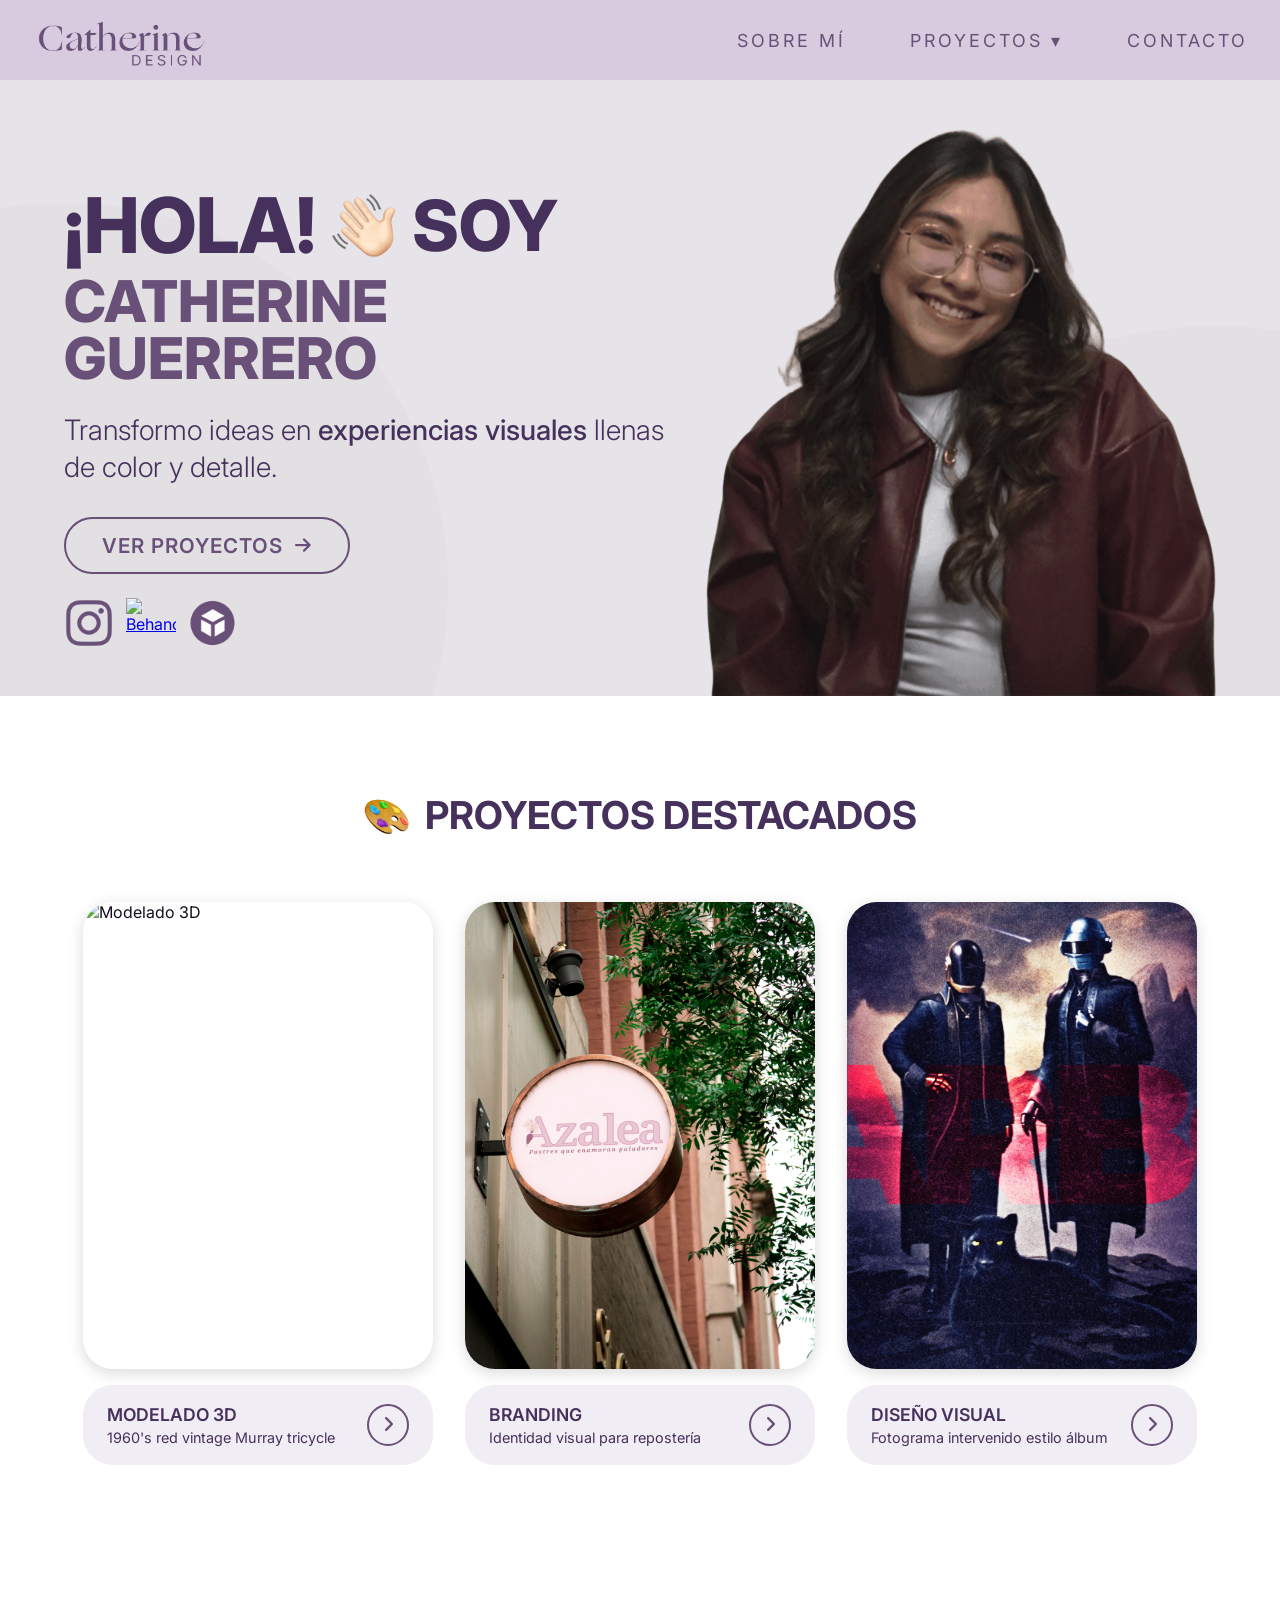
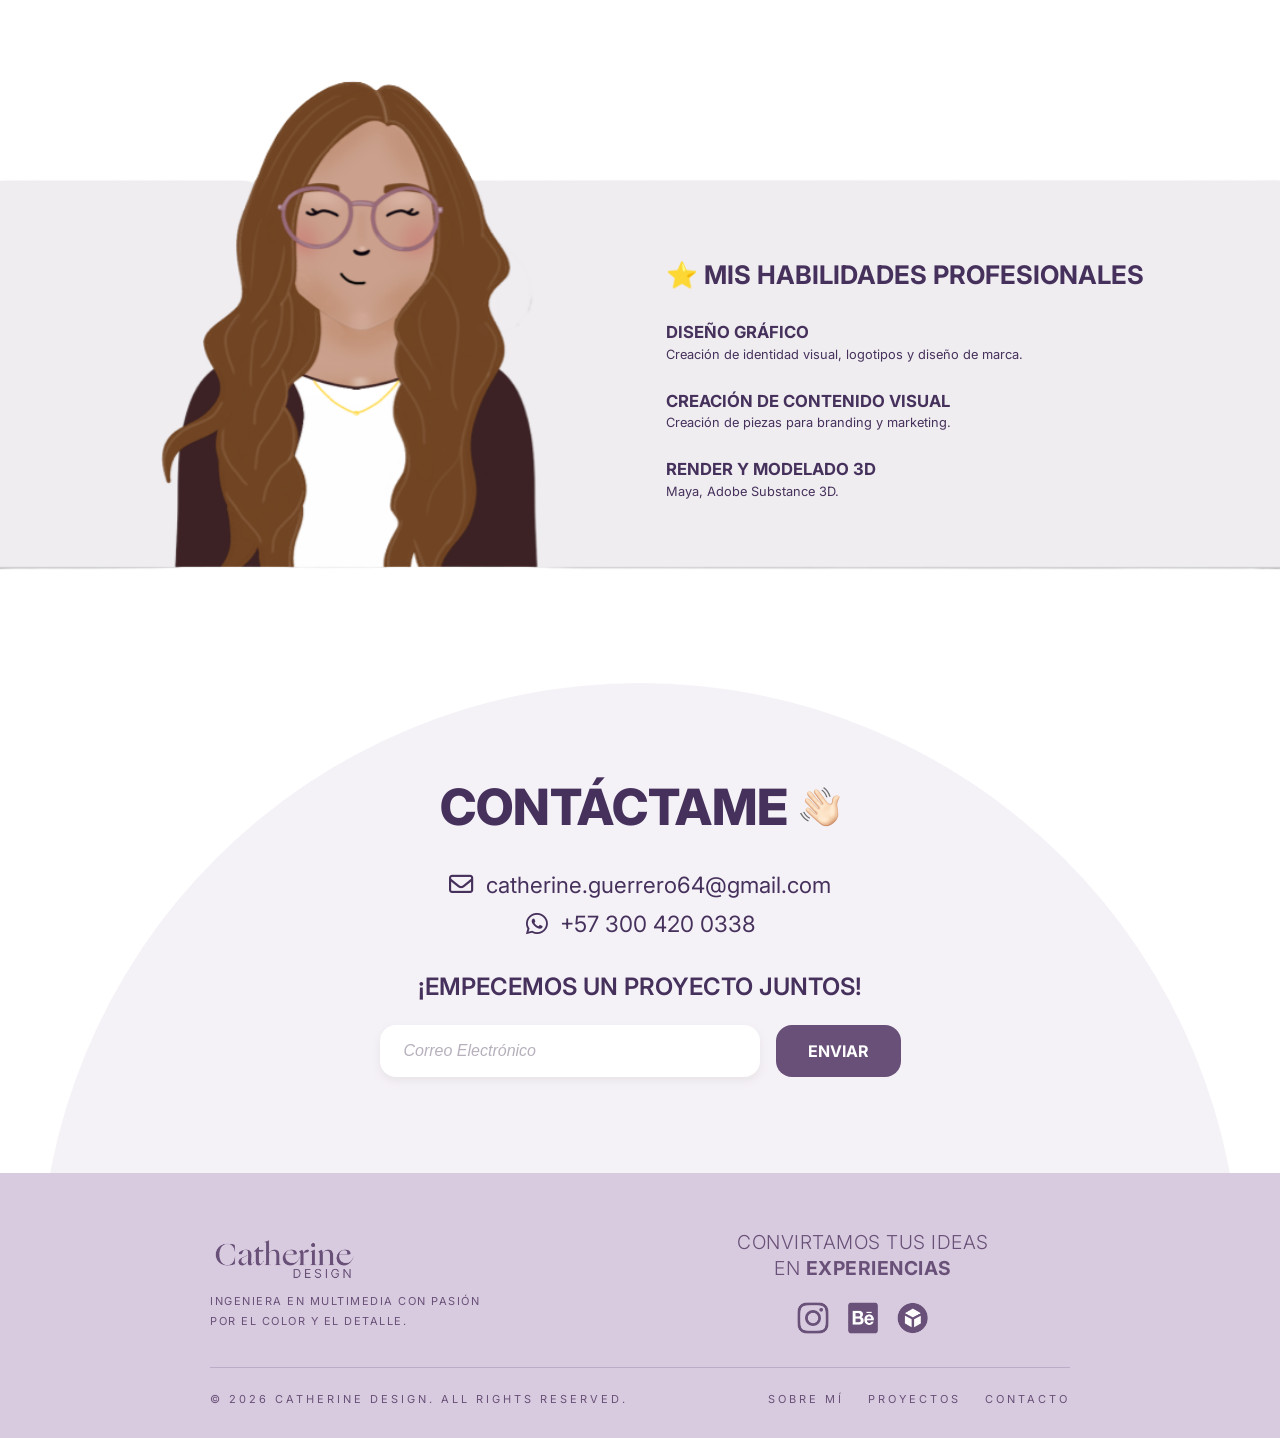
==== commit 49a1596b: "Add files via upload" ====
--- a/index.html
+++ b/index.html
@@ -29,7 +29,7 @@
 
                 <div class="hero-title-row">
                     <h1>¡Hola!</h1>
-                    <img class="hero-hand" src="img/Mano_saludo.png" alt="Saludo">
+                    <img class="hero-hand" src="Img/Mano_saludo.png" alt="Saludo">
                     <span class="hero-soy">soy</span>
                 </div>
 
@@ -55,21 +55,21 @@
                     target="_blank"
                     rel="noopener noreferrer">
 
-                        <img src="img/Logo instagram.png" alt="Instagram">
+                        <img src="Img/Logo instagram.png" alt="Instagram">
                     </a>
 
                     <a href="https://www.behance.net/catheriguerrer3"
                     target="_blank"
                     rel="noopener noreferrer">
 
-                        <img src="img/Logo behance.png" alt="Behance">
+                        <img src="Img/Logo behance.png" alt="Behance">
                     </a>
 
                     <a href="https://sketchfab.com/est.luisac.guerrero"
                     target="_blank"
                     rel="noopener noreferrer">
 
-                        <img src="img/Logo sketchfab.png" alt="Sketchfab">
+                        <img src="Img/Logo sketchfab.png" alt="Sketchfab">
                     </a>
 
                 </div>
@@ -77,7 +77,7 @@
             </div>
 
             <div class="hero-image">
-                <img src="img/Foto_Presentacion.png" alt="Catherine">
+                <img src="Img/Foto_Presentacion.png" alt="Catherine">
             </div>
 
         </div>
@@ -105,7 +105,7 @@
                     <a href="proyectos.html?filter=modelado3d" class="project-link">
 
                         <div class="project-img-wrap">
-                            <img src="img/Modelado3D.png" alt="Modelado 3D">
+                            <img src="Img/" alt="Modelado 3D">
                         </div>
 
                         <div class="project-info">
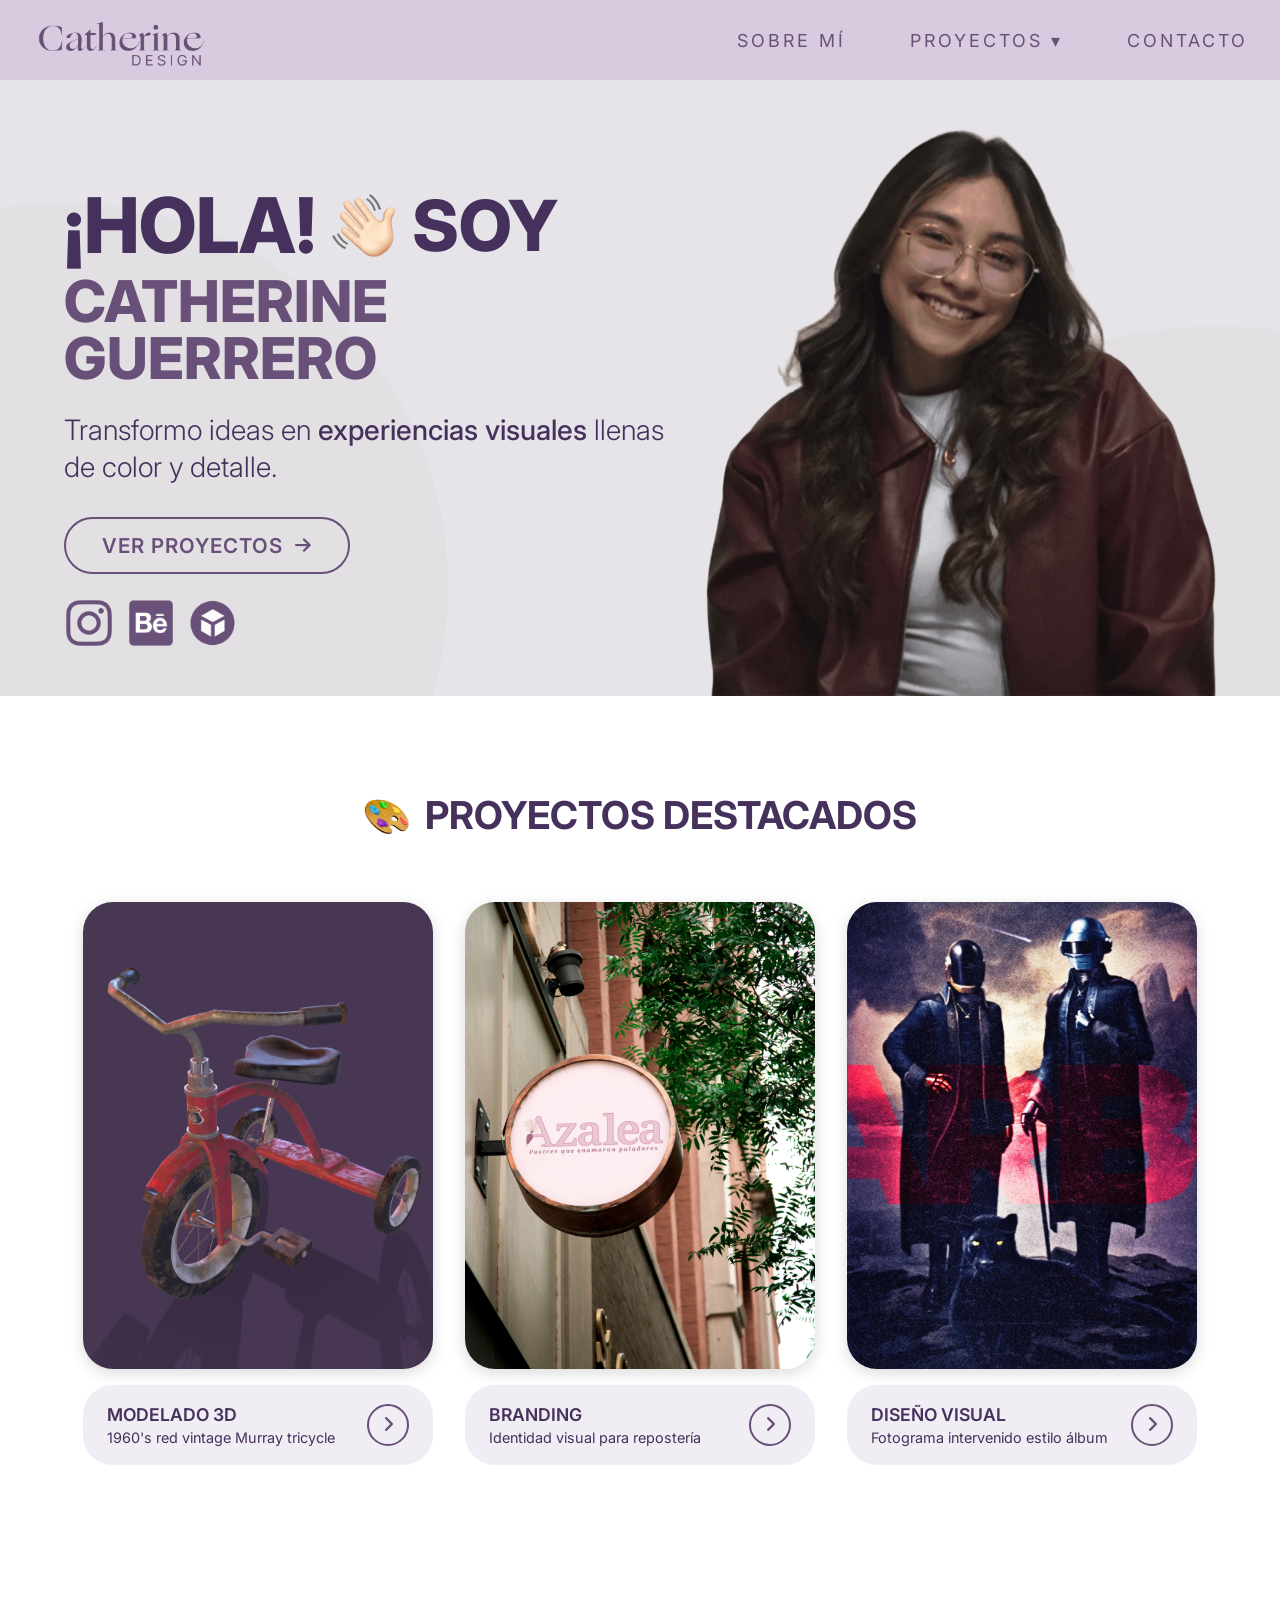
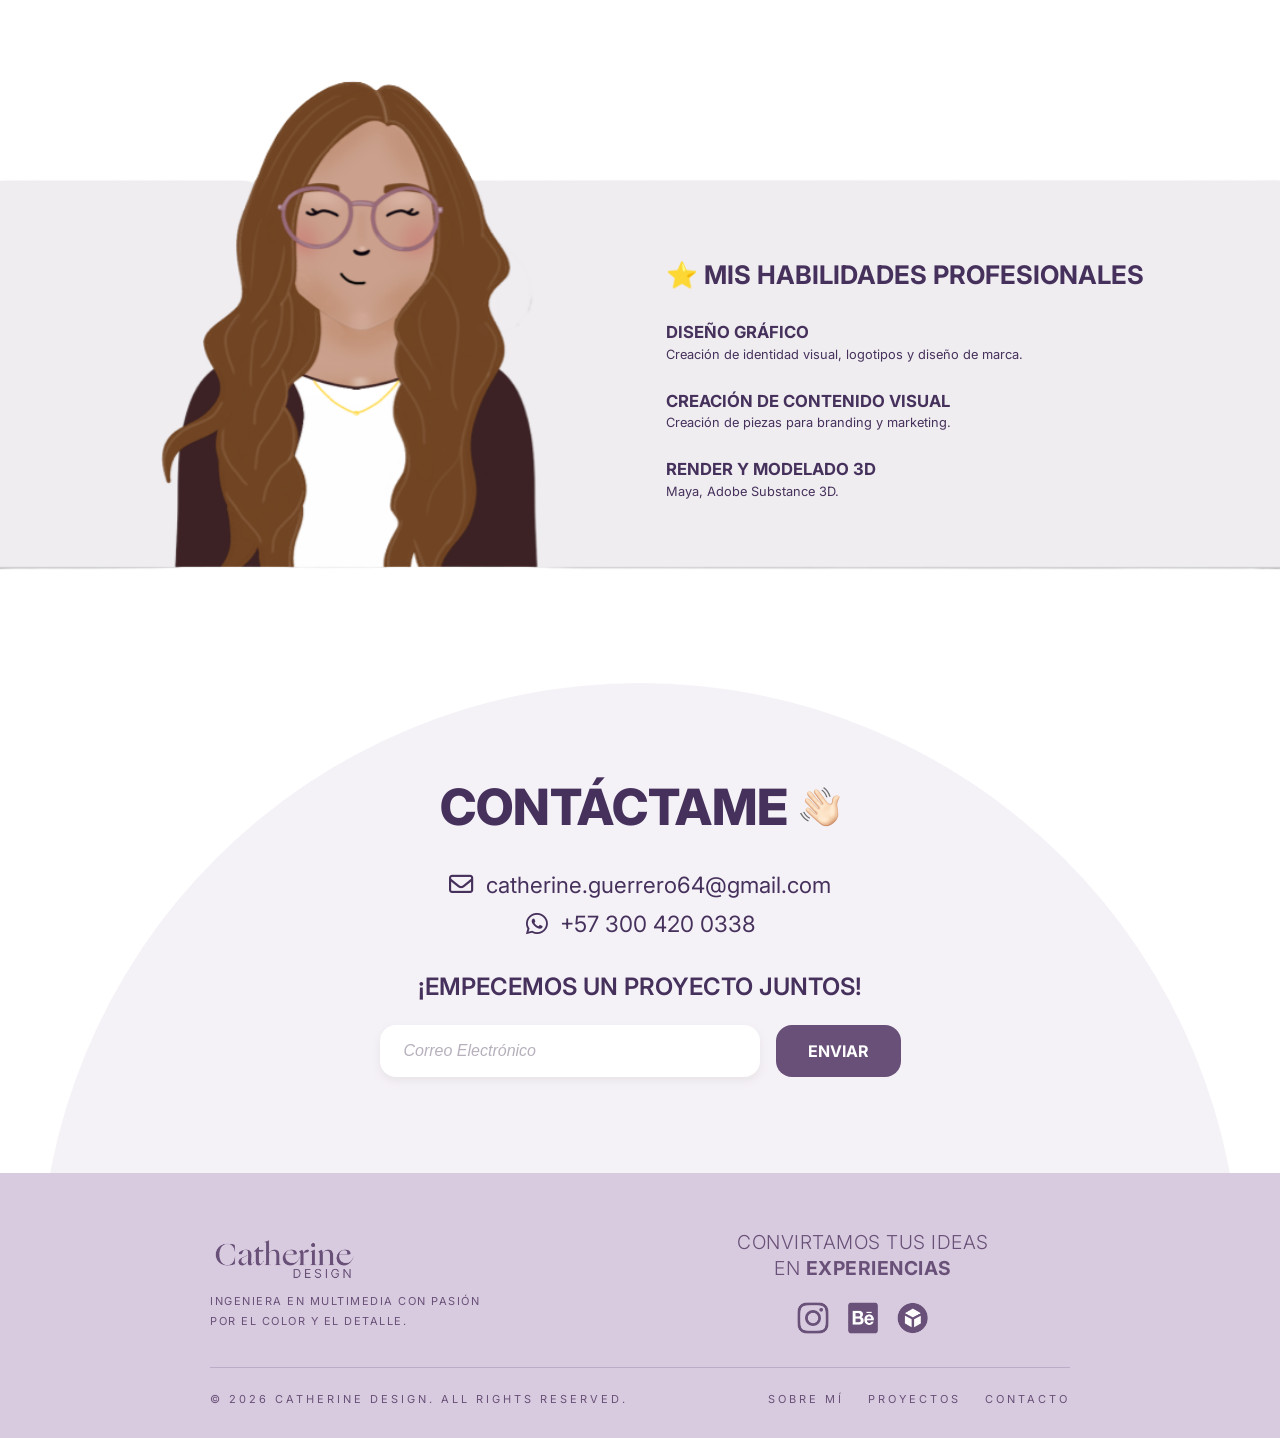
==== commit a8eaa9ed: "Add files via upload" ====
--- a/index.html
+++ b/index.html
@@ -62,7 +62,7 @@
                     target="_blank"
                     rel="noopener noreferrer">
 
-                        <img src="Img/Logo behance.png" alt="Behance">
+                        <img src="Img/Logo Behance.png" alt="Behance">
                     </a>
 
                     <a href="https://sketchfab.com/est.luisac.guerrero"
@@ -105,7 +105,7 @@
                     <a href="proyectos.html?filter=modelado3d" class="project-link">
 
                         <div class="project-img-wrap">
-                            <img src="Img/" alt="Modelado 3D">
+                            <img src="Img/Modelado3D.png" alt="Modelado 3D">
                         </div>
 
                         <div class="project-info">
